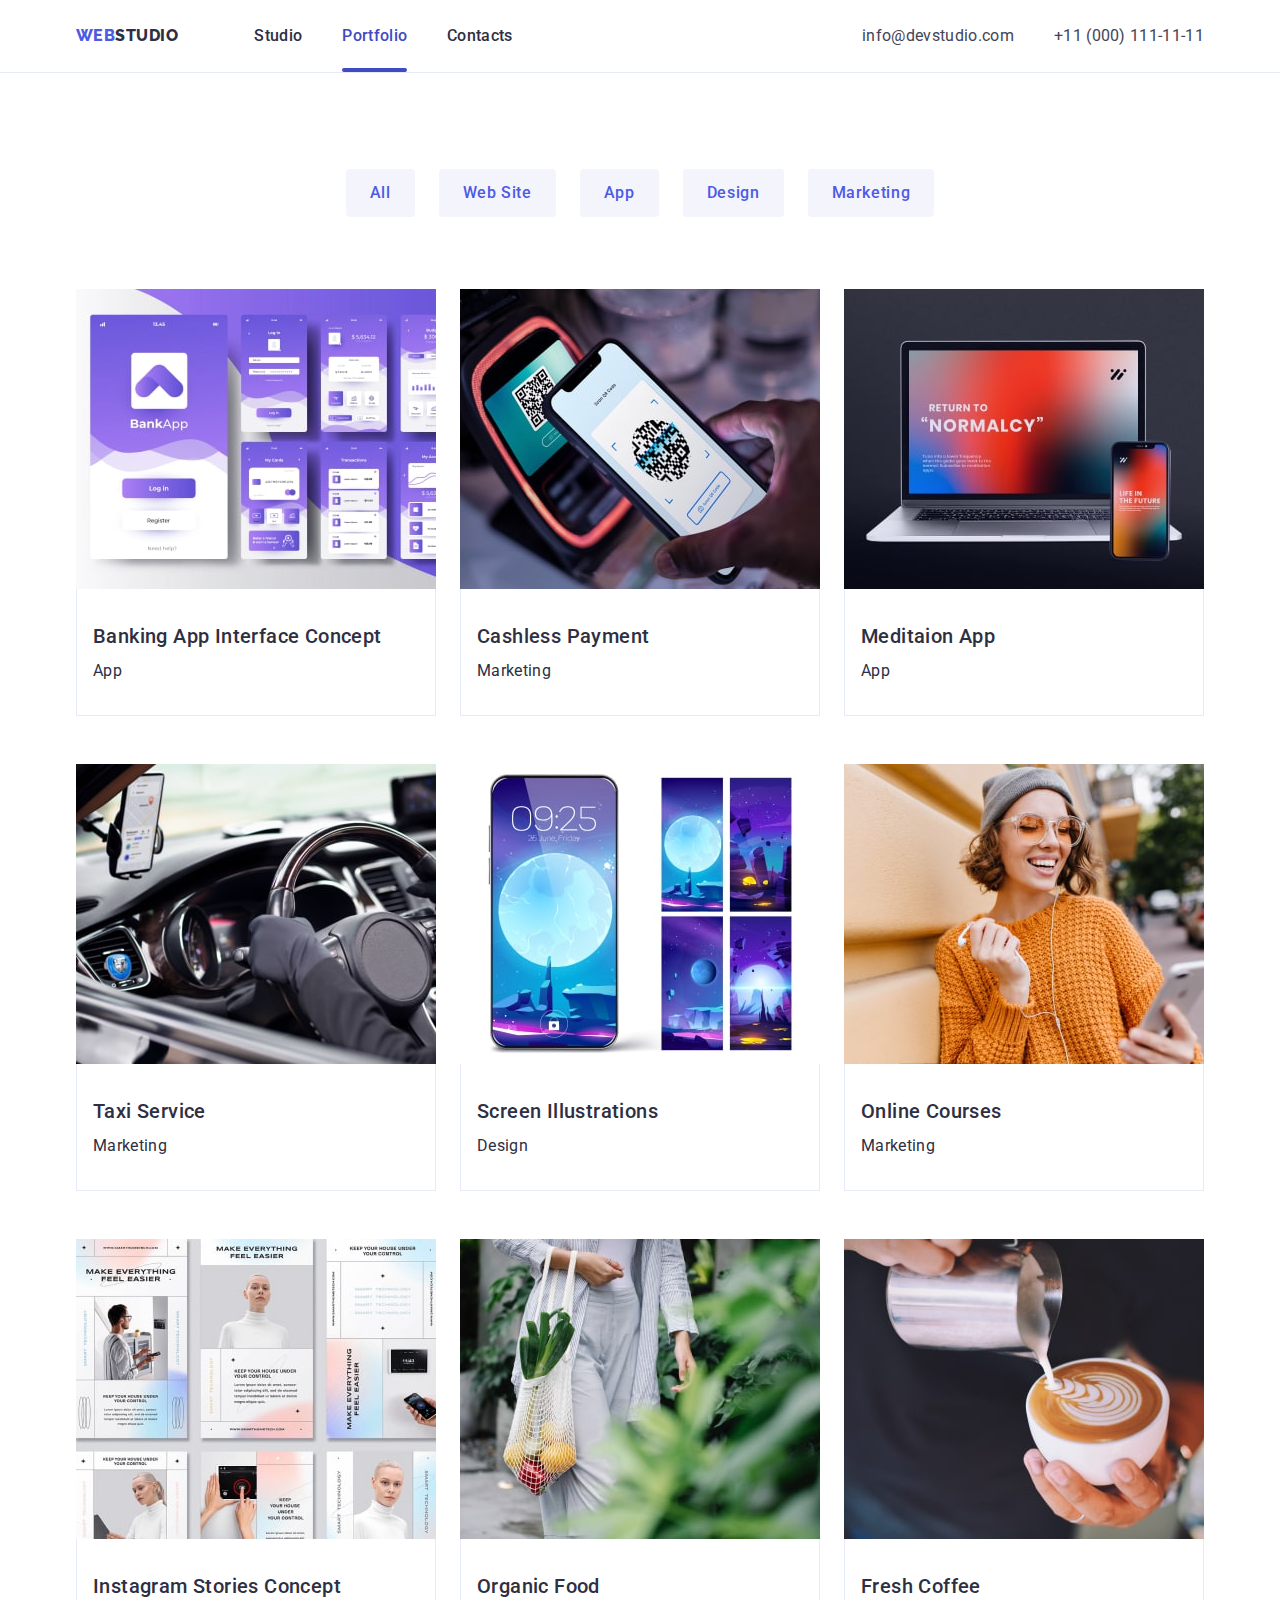
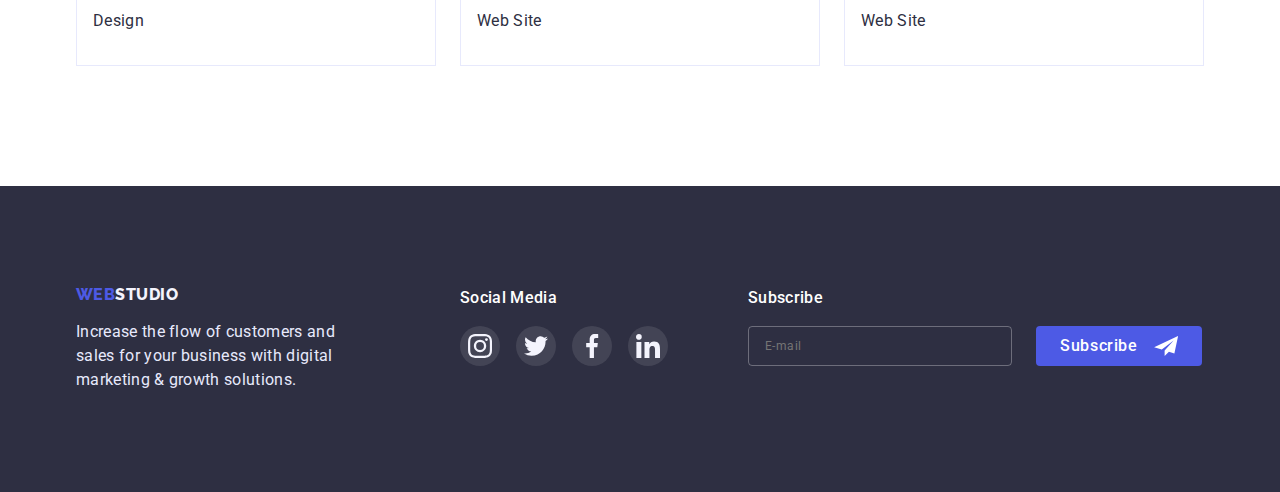
==== portfolio.html @ 9a31f9bc "Initial commit" ====
<!DOCTYPE html>
<html lang="en">
  <head>
    <meta charset="UTF-8" />
    <meta http-equiv="X-UA-Compatible" content="IE=edge" />
    <meta name="viewport" content="width=device-width, initial-scale=1.0" />
    <title>WebStudio</title>
    <link
      href="https://cdn.jsdelivr.net/npm/modern-normalize@1.1.0/modern-normalize.min.css"
      rel="stylesheet"
    />
    <link rel="stylesheet" href="./css/styles.css" />
    <link rel="preconnect" href="https://fonts.googleapis.com" />
    <link rel="preconnect" href="https://fonts.gstatic.com" crossorigin />
    <link
      href="https://fonts.googleapis.com/css2?family=Raleway:wght@800&family=Roboto:wght@400;500;700;900&display=swap"
      rel="stylesheet"
    />
  </head>
  <body>
    <!-- Header -->
    <header class="header">
      <!-- Navigation -->
      <div class="container page-header-container">
        <nav class="header-nav">
          <a class="logo" href="./index.html">
            <span class="logo-part">WEB</span>STUDIO
          </a>
          <ul class="navigation-list">
            <li class="navigation-list-item">
              <a class="navigation-list-link" href="./index.html"> Studio</a>
            </li>
            <li class="navigation-list-item">
              <a
                class="navigation-list-link current-page"
                href="./portfolio.html"
              >
                Portfolio
              </a>
            </li>
            <li class="navigation-list-item">
              <a class="navigation-list-link" href=""> Contacts</a>
            </li>
          </ul>
        </nav>

        <!-- Contacts -->
        <address class="address">
          <ul class="contacts-list">
            <li class="contacts-list-item">
              <a class="contacts-list-link" href="mailto:info@devstudio.com"
                >info@devstudio.com
              </a>
            </li>
            <li class="contacts-list-item">
              <a class="contacts-list-link" href="tel:+110001111111"
                >+11 (000) 111-11-11
              </a>
            </li>
          </ul>
        </address>
      </div>
    </header>
    <!-- Main -->
    <main>
      <section class="projects-section">
        <div class="container filter-buttons-container">
          <ul class="filter-button-list">
            <li class="filter-button-item">
              <button class="filter-button" type="button">All</button>
            </li>
            <li class="filter-button-item">
              <button class="filter-button" type="button">Web Site</button>
            </li>
            <li class="filter-button-item">
              <button class="filter-button" type="button">App</button>
            </li>
            <li class="filter-button-item">
              <button class="filter-button" type="button">Design</button>
            </li>
            <li class="filter-button-item">
              <button class="filter-button" type="button">Marketing</button>
            </li>
          </ul>
        </div>

        <div class="container">
          <ul class="project-list">
            <li class="project-list-item">
              <a href="" class="project-list-link">
                <div class="project-list-img-wrapper">
                  <img
                    class="project-list-photo"
                    src="./images/portfolio1.jpg"
                    alt="portfolio image"
                    width="360"
                    height="300"
                  />
                  <p class="portfolio-overlay">
                    14 Stylish and User-Friendly App Design Concepts · Task
                    Manager App · Calorie Tracker App · Exotic Fruit Ecommerce
                    App · Cloud Storage App
                  </p>
                </div>
                <div class="bottom-border">
                  <h3 class="project-list-name">
                    Banking App Interface Concept
                  </h3>
                  <p class="project-list-description">App</p>
                </div>
              </a>
            </li>
            <li class="project-list-item">
              <a href="" class="project-list-link">
                <div class="project-list-img-wrapper">
                  <div class="project-list-img-wrapper">
                    <img
                      class="project-list-photo"
                      src="./images/portfolio2.jpg"
                      alt="portfolio image"
                      width="360"
                      height="300"
                    />
                    <p class="portfolio-overlay">
                      14 Stylish and User-Friendly App Design Concepts · Task
                      Manager App · Calorie Tracker App · Exotic Fruit Ecommerce
                      App · Cloud Storage App
                    </p>
                  </div>
                </div>
                <div class="bottom-border">
                  <h3 class="project-list-name">Cashless Payment</h3>
                  <p class="project-list-description">Marketing</p>
                </div>
              </a>
            </li>
            <li class="project-list-item">
              <a href="" class="project-list-link">
                <div class="project-list-img-wrapper">
                  <img
                    class="project-list-photo"
                    src="./images/portfolio3.jpg"
                    alt="portfolio image"
                    width="360"
                    height="300"
                  />
                  <p class="portfolio-overlay">
                    14 Stylish and User-Friendly App Design Concepts · Task
                    Manager App · Calorie Tracker App · Exotic Fruit Ecommerce
                    App · Cloud Storage App
                  </p>
                </div>
                <div class="bottom-border">
                  <h3 class="project-list-name">Meditaion App</h3>
                  <p class="project-list-description">App</p>
                </div>
              </a>
            </li>
            <li class="project-list-item">
              <a href="" class="project-list-link">
                <div class="project-list-img-wrapper">
                  <img
                    class="project-list-photo"
                    src="./images/portfolio4.jpg"
                    alt="portfolio image"
                    width="360"
                    height="300"
                  />
                  <p class="portfolio-overlay">
                    14 Stylish and User-Friendly App Design Concepts · Task
                    Manager App · Calorie Tracker App · Exotic Fruit Ecommerce
                    App · Cloud Storage App
                  </p>
                </div>
                <div class="bottom-border">
                  <h3 class="project-list-name">Taxi Service</h3>
                  <p class="project-list-description">Marketing</p>
                </div>
              </a>
            </li>
            <li class="project-list-item">
              <a href="" class="project-list-link">
                <div class="project-list-img-wrapper">
                  <img
                    class="project-list-photo"
                    src="./images/portfolio5.jpg"
                    alt="portfolio image"
                    width="360"
                    height="300"
                  />
                  <p class="portfolio-overlay">
                    14 Stylish and User-Friendly App Design Concepts · Task
                    Manager App · Calorie Tracker App · Exotic Fruit Ecommerce
                    App · Cloud Storage App
                  </p>
                </div>
                <div class="bottom-border">
                  <h3 class="project-list-name">Screen Illustrations</h3>
                  <p class="project-list-description">Design</p>
                </div>
              </a>
            </li>
            <li class="project-list-item">
              <a href="" class="project-list-link">
                <div class="project-list-img-wrapper">
                  <img
                    class="project-list-photo"
                    src="./images/portfolio6.jpg"
                    alt="portfolio image"
                    width="360"
                    height="300"
                  />
                  <p class="portfolio-overlay">
                    14 Stylish and User-Friendly App Design Concepts · Task
                    Manager App · Calorie Tracker App · Exotic Fruit Ecommerce
                    App · Cloud Storage App
                  </p>
                </div>
                <div class="bottom-border">
                  <h3 class="project-list-name">Online Courses</h3>
                  <p class="project-list-description">Marketing</p>
                </div>
              </a>
            </li>
            <li class="project-list-item">
              <a href="" class="project-list-link">
                <div class="project-list-img-wrapper">
                  <img
                    class="project-list-photo"
                    src="./images/portfolio7.jpg"
                    alt="portfolio image"
                    width="360"
                    height="300"
                  />
                  <p class="portfolio-overlay">
                    14 Stylish and User-Friendly App Design Concepts · Task
                    Manager App · Calorie Tracker App · Exotic Fruit Ecommerce
                    App · Cloud Storage App
                  </p>
                </div>
                <div class="bottom-border">
                  <h3 class="project-list-name">Instagram Stories Concept</h3>
                  <p class="project-list-description">Design</p>
                </div>
              </a>
            </li>
            <li class="project-list-item">
              <a href="" class="project-list-link">
                <div class="project-list-img-wrapper">
                  <img
                    class="project-list-photo"
                    src="./images/portfolio8.jpg"
                    alt="portfolio image"
                    width="360"
                    height="300"
                  />
                  <p class="portfolio-overlay">
                    14 Stylish and User-Friendly App Design Concepts · Task
                    Manager App · Calorie Tracker App · Exotic Fruit Ecommerce
                    App · Cloud Storage App
                  </p>
                </div>
                <div class="bottom-border">
                  <h3 class="project-list-name">Organic Food</h3>
                  <p class="project-list-description">Web Site</p>
                </div>
              </a>
            </li>
            <li class="project-list-item">
              <a href="" class="project-list-link">
                <div class="project-list-img-wrapper">
                  <img
                    class="project-list-photo"
                    src="./images/portfolio9.jpg"
                    alt="portfolio image"
                    width="360"
                    height="300"
                  />
                  <p class="portfolio-overlay">
                    14 Stylish and User-Friendly App Design Concepts · Task
                    Manager App · Calorie Tracker App · Exotic Fruit Ecommerce
                    App · Cloud Storage App
                  </p>
                </div>
                <div class="bottom-border">
                  <h3 class="project-list-name">Fresh Coffee</h3>
                  <p class="project-list-description">Web Site</p>
                </div>
              </a>
            </li>
          </ul>
        </div>
      </section>
    </main>
    <!-- Footer -->
    <footer class="footer">
      <div class="container footer-container">
        <div class="footer-text-logo-container">
          <div class="footer-logo-container">
            <a class="footer-logo" href="./index.html">
              WEB<span class="footer-logo-part">STUDIO</span>
            </a>
          </div>
          <div class="footer-text-container">
            <p class="footer-text">
              Increase the flow of customers and sales for your business with
              digital marketing & growth solutions.
            </p>
          </div>
        </div>
        <div class="footer-social-media">
          <h2 class="footer-social-media-title">Social Media</h2>
          <ul class="footer-social-media-list">
            <li class="footer-list-item">
              <a href="" class="footer-social-media-link">
                <svg class="footer-social-media-img">
                  <use href="./images/sprites.svg#instagram-2"></use>
                </svg>
              </a>
            </li>
            <li class="footer-list-item">
              <a href="" class="footer-social-media-link">
                <svg class="footer-social-media-img">
                  <use href="./images/sprites.svg#twitter-1"></use>
                </svg>
              </a>
            </li>
            <li class="footer-list-item">
              <a href="" class="footer-social-media-link">
                <svg class="footer-social-media-img">
                  <use href="./images/sprites.svg#facebook-1"></use>
                </svg>
              </a>
            </li>
            <li class="footer-list-item">
              <a href="" class="footer-social-media-link">
                <svg class="footer-social-media-img">
                  <use href="./images/sprites.svg#linkedin-1"></use>
                </svg>
              </a>
            </li>
          </ul>
        </div>
        <form class="footer-mailing-list" name="footer-mailing-list" action="">
          <h2 class="footer-form-title">Subscribe</h2>
          <div class="test-container">
            <input
              class="footer-email-textbox"
              type="email"
              placeholder="E-mail"
            />
            <button class="footer-send-btn" type="submit">
              Subscribe
              <svg class="footer-send-btn-icon">
                <use href="./images/sprites.svg#send-icon"></use>
              </svg>
            </button>
          </div>
        </form>
      </div>
    </footer>
    <script src="./js/modal.js"></script>
  </body>
</html>
---- css/styles.css ----
body {
  font-family: Roboto, sans-serif;
  color: #2e2f42;
}

h1,
h2,
h3,
p,
a {
  margin: 0;
  padding: 0;
}

a {
  text-decoration: none;
  color: inherit;
}

ul {
  list-style: none;
  margin: 0;
  padding: 0;
}

img {
  max-width: 100%;
  height: auto;
  display: block;
}

.container {
  width: 1158px;
  margin-left: auto;
  margin-right: auto;
  padding-left: 15px;
  padding-right: 15px;
}

.header {
  padding-top: 24px;
  padding-bottom: 24px;
  border-bottom: 1px solid #e7e9fc;
}

.page-header-container {
  display: flex;
  align-items: center;
  justify-content: space-between;
}

.header-nav {
  display: flex;
  align-items: center;
}

.logo {
  font-family: Raleway, sans-serif;
  font-weight: 800;
  text-decoration: none;
  color: #2e2f42;
  letter-spacing: 0.03em;
  margin-right: 76px;
}

.logo-part {
  color: #4d5ae5;
}

/* Navigation */
.navigation-list {
  display: flex;
  align-items: center;
}

.navigation-list-item:not(:last-child) {
  margin-right: 40px;
}

.navigation-list-link {
  font-family: Roboto, sans-serif;
  text-decoration: none;
  font-style: normal;
  font-weight: 500;
  color: #2e2f42;
  font-size: 16px;
  line-height: 1.5;
  letter-spacing: 0.02em;
  transition: color 250ms cubic-bezier(0.4, 0, 0.2, 1);
}

.current-page {
  display: flex;
  flex-direction: column;
  color: #404bbf;
  position: relative;
}

.current-page::after {
  position: absolute;
  top: 44px;
  content: "";
  width: 100%;
  height: 4px;
  border-radius: 2px;
  background-color: #404bbf;
}

.navigation-list-link:hover,
.navigation-list-link:focus-visible {
  color: #404bbf;
}

/* Contacts */
.contacts-list {
  display: flex;
  align-items: center;
}

.contacts-list-item:not(:last-child) {
  margin-right: 40px;
}

.contacts-list-link {
  color: #434455;
  font-style: normal;
  text-decoration: none;
  font-size: 16px;
  line-height: 1.5;
  letter-spacing: 0.02em;
  transition: color 250ms cubic-bezier(0.4, 0, 0.2, 1);
}

.contacts-list-link:hover,
.contacts-list-link.order-button:focus-visible {
  color: #404bbf;
}
/* Main */
.order {
  background: linear-gradient(rgba(46, 47, 66, 0.7), rgba(46, 47, 66, 0.7)),
    url(../images/people-office.jpg);
  background-position: center;
  background-repeat: no-repeat;
  background-size: 1440px;
}
/* Section Order */
.page-order-container {
  display: flex;
  justify-content: center;
  align-content: center;
  align-items: center;
  flex-direction: column;
  width: 1440px;
}

.order-header {
  padding-top: 188px;
  text-align: center;
  margin-bottom: 48px;
  width: 490px;
  font-weight: 700;
  font-size: 56px;
  line-height: 1.07;
  color: #ffffff;
}

.order-button-container {
  padding-bottom: 188px;
}

.order-button {
  display: flex;
  justify-content: center;
  align-items: center;
  background-color: #4d5ae5;
  color: #fff;
  padding: 16px 32px 16px 32px;
  border: none;
  border-radius: 4px;
  cursor: pointer;
  font-family: Roboto, sans-serif;
  font-style: normal;
  font-weight: 500;
  font-size: 16px;
  line-height: 1.5;
  letter-spacing: 0.04em;
  transition: background-color 250ms cubic-bezier(0.4, 0, 0.2, 1);
}

.order-button:hover,
.order-button:focus-visible {
  background-color: #404bbf;
}

/* Why us */
.page-why-us-container {
  display: flex;
  padding-top: 120px;
  padding-bottom: 120px;
}

.why-us-list {
  display: flex;
  flex-wrap: wrap;
  gap: 24px;
}

.why-us-list-item {
  flex-basis: calc(100% / 4 - 24px);
}

.why-us-list-img-container {
  background-color: #f4f4fd;
  display: flex;
  justify-content: center;
  margin-bottom: 8px;
  padding: 24px 100px;
}

.why-us-list-img {
  width: 64px;
  height: 64px;
}

.why-us-list-title {
  font-weight: 500;
  font-size: 20px;
  line-height: 1.2;
  letter-spacing: 0.02em;
}

.why-us-list-description {
  width: 264px;
  margin-top: 8px;
  font-size: 16px;
  line-height: 1.5;
  letter-spacing: 0.02em;
}

/* What are we doing */
.works {
  padding-bottom: 120px;
}

.works-list {
  display: flex;
  justify-content: center;
  flex-wrap: wrap;
}

.works-list-item:not(:nth-child(3n)) {
  margin-right: 24px;
}

.works-heading {
  margin-bottom: 72px;
  text-align: center;
  font-weight: 700;
  font-size: 36px;
  line-height: 1.11;
  text-transform: capitalize;
  letter-spacing: 0.02em;
}

/* Our Team */
.team {
  padding-top: 120px;
  padding-bottom: 120px;
  background-color: #f4f4fd;
}

.team-heading {
  text-align: center;
  margin-bottom: 72px;
  font-weight: 700;
  font-size: 36px;
  line-height: 1.11;
  letter-spacing: 0.02em;
}

.team-list-item:not(:nth-child(4n)) {
  margin-right: 24px;
}

.team-list {
  display: flex;
  justify-content: center;
  flex-wrap: wrap;
}

.team-list-item {
  background-color: #fff;
  box-shadow: 0px 1px 6px rgba(46, 47, 66, 0.08),
    0px 1px 1px rgba(46, 47, 66, 0.16), 0px 2px 1px rgba(46, 47, 66, 0.08);
  border-radius: 0px 0px 4px 4px;
  padding-bottom: 32px;
}

.team-list-item-text {
  padding-top: 32px;
}

.team-list-item-name {
  text-align: center;
  margin-bottom: 8px;
  font-weight: 500;
  font-size: 20px;
  line-height: 1.2;
  letter-spacing: 0.02em;
}

.team-list-item-desc {
  text-align: center;
  font-size: 16px;
  line-height: 1.5;
  letter-spacing: 0.02em;
  margin-bottom: 8px;
}

.team-social-media-list {
  display: flex;
  justify-content: center;
}

.team-social-media-item:not(:last-child) {
  margin-right: 24px;
}

.team-social-media-link {
  display: flex;
  justify-content: center;
  align-items: center;
  background-color: #4d5ae5;
  border-radius: 50%;
  width: 40px;
  height: 40px;
  transition: background-color 250ms cubic-bezier(0.4, 0, 0.2, 1);
}

.team-social-media-link:hover,
.team-social-media-link:focus {
  background-color: #404bbf;
}

.team-social-list-icon {
  width: 16px;
  height: 16px;
}
/* Customers */
.customers-container {
  padding-bottom: 120px;
}

.customers-title {
  padding-top: 130px;
  font-weight: 700;
  font-size: 36px;
  line-height: 1.11;
  text-align: center;
  letter-spacing: 0.02em;
  margin-bottom: 72px;
}

.customers-list {
  display: flex;
  justify-content: center;
}

.customers-list-item {
  border: 1px solid #8e8f99;
  border-radius: 4px;
  transition: border-color 250ms cubic-bezier(0.4, 0, 0.2, 1);
}

.customers-list-item:not(:last-child) {
  margin-right: 24px;
}

.customers-logo-container {
  padding: 16px 32px;
}

.customers-list-logo {
  display: block;
}

.customers-list-item:hover,
.customers-list-item:focus {
  border-color: #404bbf;
}

.customers-list-logo {
  fill: #8e8f99;
  transition: fill 250ms cubic-bezier(0.4, 0, 0.2, 1);
}

.customers-list-link:is(:hover, focus) .customers-list-logo {
  fill: #404bbf;
}

/* Footer */
.footer {
  background: #2e2f42;
  padding-top: 100px;
  padding-bottom: 100px;
}

.footer-container {
  display: flex;
  flex-wrap: nowrap;
}

.footer-logo-container {
  margin-bottom: 16px;
}

.footer-text-logo-container {
  margin-right: 120px;
}

.footer-logo {
  font-family: Raleway, sans-serif;
  font-weight: 800;
  letter-spacing: 0.03em;
  text-decoration: none;
  color: #4d5ae5;
}

.footer-logo-part {
  color: #f4f4fd;
}

.footer-text-container {
  width: 264px;
}

.footer-text {
  font-style: normal;
  font-size: 16px;
  line-height: 1.5;
  color: #e7e9fc;
  letter-spacing: 0.02em;
}

.footer-social-media-title {
  color: #ffffff;
  font-weight: 500;
  font-size: 16px;
  line-height: 1.5;
  letter-spacing: 0.02em;
  margin-bottom: 16px;
}

.footer-social-media-list {
  display: flex;
}
.footer-list-item:not(:last-child) {
  margin-right: 16px;
}

.footer-social-media-link {
  background-color: rgba(255, 255, 255, 0.1);
  display: flex;
  justify-content: center;
  align-items: center;
  border-radius: 50%;
  width: 40px;
  height: 40px;
  transition: background-color 250ms cubic-bezier(0.4, 0, 0.2, 1);
}

.footer-social-media-img {
  width: 24px;
  height: 24px;
}

.footer-social-media-link:hover,
.footer-social-media-link:focus {
  background-color: #31d0aa;
}

.footer-mailing-list {
  margin-left: 80px;
}

.footer-form-title {
  font-weight: 500;
  font-size: 16px;
  line-height: 1.5;
  letter-spacing: 0.02em;
  color: #ffffff;
  margin-bottom: 16px;
}

.footer-email-textbox {
  width: 264px;
  height: 40px;
  padding: 8px 16px;
  background-color: transparent;
  box-shadow: none;
  border: 1px solid rgba(255, 255, 255, 0.3);
  border-radius: 4px;
  margin-right: 24px;
  font-family: "Roboto";
  font-size: 12px;
  line-height: 2;
  letter-spacing: 0.04em;
  color: #fff;
}

.footer-send-btn {
  display: flex;
  justify-content: center;
  align-items: center;
  background-color: #4d5ae5;
  border: none;
  border-radius: 4px;
  color: #fff;
  font-family: "Roboto";
  font-style: normal;
  font-weight: 500;
  font-size: 16px;
  line-height: 1.5;
  letter-spacing: 0.04em;
  padding: 8px 24px;
  cursor: pointer;
}

.footer-send-btn-icon {
  margin-left: 16px;
  fill: #fff;
  width: 24px;
  height: 20px;
}

.test-container {
  display: flex;
  justify-content: center;
  align-items: center;
}

/* portfolio.html */
.projects-section {
  padding-top: 96px;
  padding-bottom: 120px;
}
/* Filter buttons */
.filter-button-list {
  display: flex;
  justify-content: center;
  margin-bottom: 72px;
}

.filter-button {
  color: #4d5ae5;
  background-color: #f4f4fd;
  border: none;
  border-radius: 4px;
  font-family: Roboto, sans-serif;
  font-weight: 500;
  font-size: 16px;
  line-height: 1.5;
  text-align: center;
  padding: 12px 24px;
  letter-spacing: 0.04em;
  transition: background-color 250ms cubic-bezier(0.4, 0, 0.2, 1);
}

.filter-button-item:not(:last-child) {
  margin-right: 24px;
}

.filter-button-list .filter-button:hover,
.filter-button-list .filter-button:focus-visible {
  cursor: pointer;
  background-color: #4d5ae5;
  box-shadow: 0px 3px 1px rgba(0, 0, 0, 0.1), 0px 2px 1px rgba(0, 0, 0, 0.08),
    0px 2px 2px rgba(0, 0, 0, 0.12);
  color: #fff;
}

.footer-social-media-list {
  display: flex;
}

/* PROJECTS */
.project-list {
  display: flex;
  flex-wrap: wrap;
  justify-content: center;
}

.project-list-item {
  margin-bottom: 48px;
}

.bottom-border {
  padding-top: 32px;
  padding-bottom: 32px;
  padding-left: 16px;
  border: 1px solid #e7e9fc;
  border-top: none;
  transition: box-shadow 250ms cubic-bezier(0.4, 0, 0.2, 1);
}

.project-list-item:not(:nth-child(3n)) {
  margin-right: 24px;
}

.project-list-item:nth-last-child(-n + 3) {
  margin-bottom: 0;
}

.bottom-border:hover,
.bottom-border:focus {
  box-shadow: 0px 1px 6px rgba(46, 47, 66, 0.08),
    0px 1px 1px rgba(46, 47, 66, 0.16), 0px 2px 1px rgba(46, 47, 66, 0.08);
}

.project-list-photo {
  display: block;
}

.project-list-img-wrapper:hover + .bottom-border {
  box-shadow: 0px 1px 6px rgba(46, 47, 66, 0.08),
    0px 1px 1px rgba(46, 47, 66, 0.16), 0px 2px 1px rgba(46, 47, 66, 0.08);
}

.project-list-img-wrapper:focus-visible + .bottom-border {
  box-shadow: 0px 1px 6px rgba(46, 47, 66, 0.08),
    0px 1px 1px rgba(46, 47, 66, 0.16), 0px 2px 1px rgba(46, 47, 66, 0.08);
}

.project-list-link {
  display: block;
}

.project-list-img-wrapper {
  position: relative;
  overflow: hidden;
}

.project-list-item:hover .portfolio-overlay {
  transform: translate(0%, 0%);
}

.project-list-link:focus .portfolio-overlay {
  transform: translate(0%, 0%);
}
.portfolio-overlay {
  position: absolute;
  left: 0;
  top: 0;
  width: 100%;
  height: 100%;
  font-size: 16px;
  line-height: 1.5;
  letter-spacing: 0.02em;
  background-color: #4d5ae5;
  color: #fff;
  text-align: center;
  padding-top: 40px;
  padding-right: 32px;
  padding-left: 32px;
  padding-bottom: 40px;
  overflow: auto;
  transform: translate(0%, 100%);
  transition: transform 250ms cubic-bezier(0.4, 0, 0.2, 1);
}

.project-list-name {
  font-weight: 500;
  font-size: 20px;
  line-height: 1.5;
  letter-spacing: 0.02em;
  margin-bottom: 8px;
}

.project-list-description {
  font-size: 16px;
  line-height: 1.5;
  letter-spacing: 0.02em;
}

/* BACKDROP */
.backdrop {
  position: fixed;
  top: 0;
  left: 0;
  width: 100%;
  height: 100%;
  background-color: rgba(46, 47, 66, 0.4);
  z-index: 100;
  transition: opacity 250ms cubic-bezier(0.4, 0, 0.2, 1),
    visibility 250ms cubic-bezier(0.4, 0, 0.2, 1);
}

.modal {
  position: absolute;
  top: 50%;
  left: 50%;
  transform: translate(-50%, -50%);
  width: 408px;
  padding: 24px;
  padding-top: 72px;
  background-color: #fcfcfc;
  border-radius: 4px;
}

.close-btn-wrapper {
  margin-bottom: 24px;
}

.modal-close-btn {
  position: absolute;
  top: 24px;
  right: 24px;
  cursor: pointer;
  display: flex;
  justify-content: center;
  align-items: center;
  background-color: transparent;
  padding: 0;
  border: 1px solid rgba(0, 0, 0, 0.1);
  border-radius: 50%;
  width: 24px;
  height: 24px;
  background-color: #e7e9fc;
  transition: background-color 250ms cubic-bezier(0.4, 0, 0.2, 1);
}

.modal-close-btn-icon {
  width: 8px;
  height: 8px;
  transition: fill 250ms cubic-bezier(0.4, 0, 0.2, 1);
}

.modal-close-btn:hover,
.modal-close-btn:focus {
  background-color: #404bbf;
  border-color: #404bbf;
}

.modal-close-btn:hover .modal-close-btn-icon,
.modal-close-btn:focus .modal-close-btn-icon {
  fill: #fff;
}

.modal-form {
  display: flex;
  flex-direction: column;
}

.modal-title {
  font-weight: 500;
  font-size: 16px;
  line-height: 1.5;
  text-align: center;
  letter-spacing: 0.02em;
  margin-bottom: 16px;
}

.comment-text-area {
  min-height: 120px;
  resize: none;
  font-weight: 400;
  font-size: 12px;
  line-height: 1.17;
  letter-spacing: 0.04em;
  color: rgba(117, 117, 117, 0.5);
  padding: 8px 16px;
  margin-bottom: 16px;
  outline: none;

  border: 1px solid rgba(33, 33, 33, 0.2);
  border-radius: 4px;
  transition: border-color 250ms cubic-bezier(0.4, 0, 0.2, 1);
}

.comment-text-area:focus,
.comment-text-area:hover {
  border-color: #4d5ae5;
}

.labels {
  font-family: "Roboto";
  font-style: normal;
  margin-bottom: 4px;
  font-size: 12px;
  line-height: 1.17;
  letter-spacing: 0.04em;
  color: #8e8f99;
}

.form-inputs {
  width: 100%;
  height: 40px;
  padding-left: 42px;
  border: 1px solid rgba(33, 33, 33, 0.2);
  border-radius: 4px;
  transition: border 250ms cubic-bezier(0.4, 0, 0.2, 1);
}

.form-inputs:focus,
.form-inputs:hover {
  border: 1px solid #4d5ae5;
  outline: none;
}

.form-inputs:focus + .modal-form-input-icon,
.form-inputs:hover + .modal-form-input-icon {
  fill: #4d5ae5;
}

.modal-form-input-wrapper {
  position: relative;
  margin-bottom: 8px;
}

.modal-form-input-icon {
  position: absolute;
  top: 50%;
  left: 16px;
  transform: translateY(-50%);
  width: 18px;
  height: 24px;
  fill: #2e2f42;
  transition: fill 250ms cubic-bezier(0.4, 0, 0.2, 1);
}

.policy-link {
  font-size: 12px;
  line-height: 1.33;
  letter-spacing: 0.04em;
  text-decoration-line: underline;
  color: #4d5ae5;
}

.privacy-policy-checkbox {
  display: flex;
  align-items: center;
  margin-bottom: 24px;
  font-size: 12px;
  line-height: 1.17;
  letter-spacing: 0.04em;
  color: #757575;
}

.user-privacy-policy-checkbox:checked + .privacy-policy-checkbox::before {
  background-color: #404bbf;
  border-color: transparent;
  background-image: url(../images/checked.svg);
  background-repeat: no-repeat;
  background-position: center;
}

.user-privacy-policy-checkbox {
  display: none;
  visibility: hidden;
}

.privacy-policy-checkbox::before {
  content: "";
  display: block;
  width: 16px;
  height: 16px;
  border: 1.25px solid #2e2f42;
  border-radius: 2px;
  cursor: pointer;
  transition: background-color 250ms cubic-bezier(0.4, 0, 0.2, 1),
    border-color 250ms cubic-bezier(0.4, 0, 0.2, 1);
  margin-right: 8px;
}

.modal-form-submit-button {
  font-family: "Roboto";
  font-style: normal;
  font-weight: 500;
  font-size: 16px;
  line-height: 1.5;
  letter-spacing: 0.04em;

  text-align: center;
  min-width: 169px;
  max-height: 56px;
  padding: 16px 32px;
  align-self: center;
  background-color: #4d5ae5;
  color: #fff;
  box-shadow: 0px 4px 4px rgba(0, 0, 0, 0.15);
  outline: none;
  border-color: transparent;
  border-radius: 4px;
  transition: background-color 250ms cubic-bezier(0.4, 0, 0.2, 1);
}

.modal-form-submit-button:is(:hover, focus) {
  background-color: #404bbf;
}

.backdrop.is-hidden {
  opacity: 0;
  visibility: hidden;
  pointer-events: none;
}
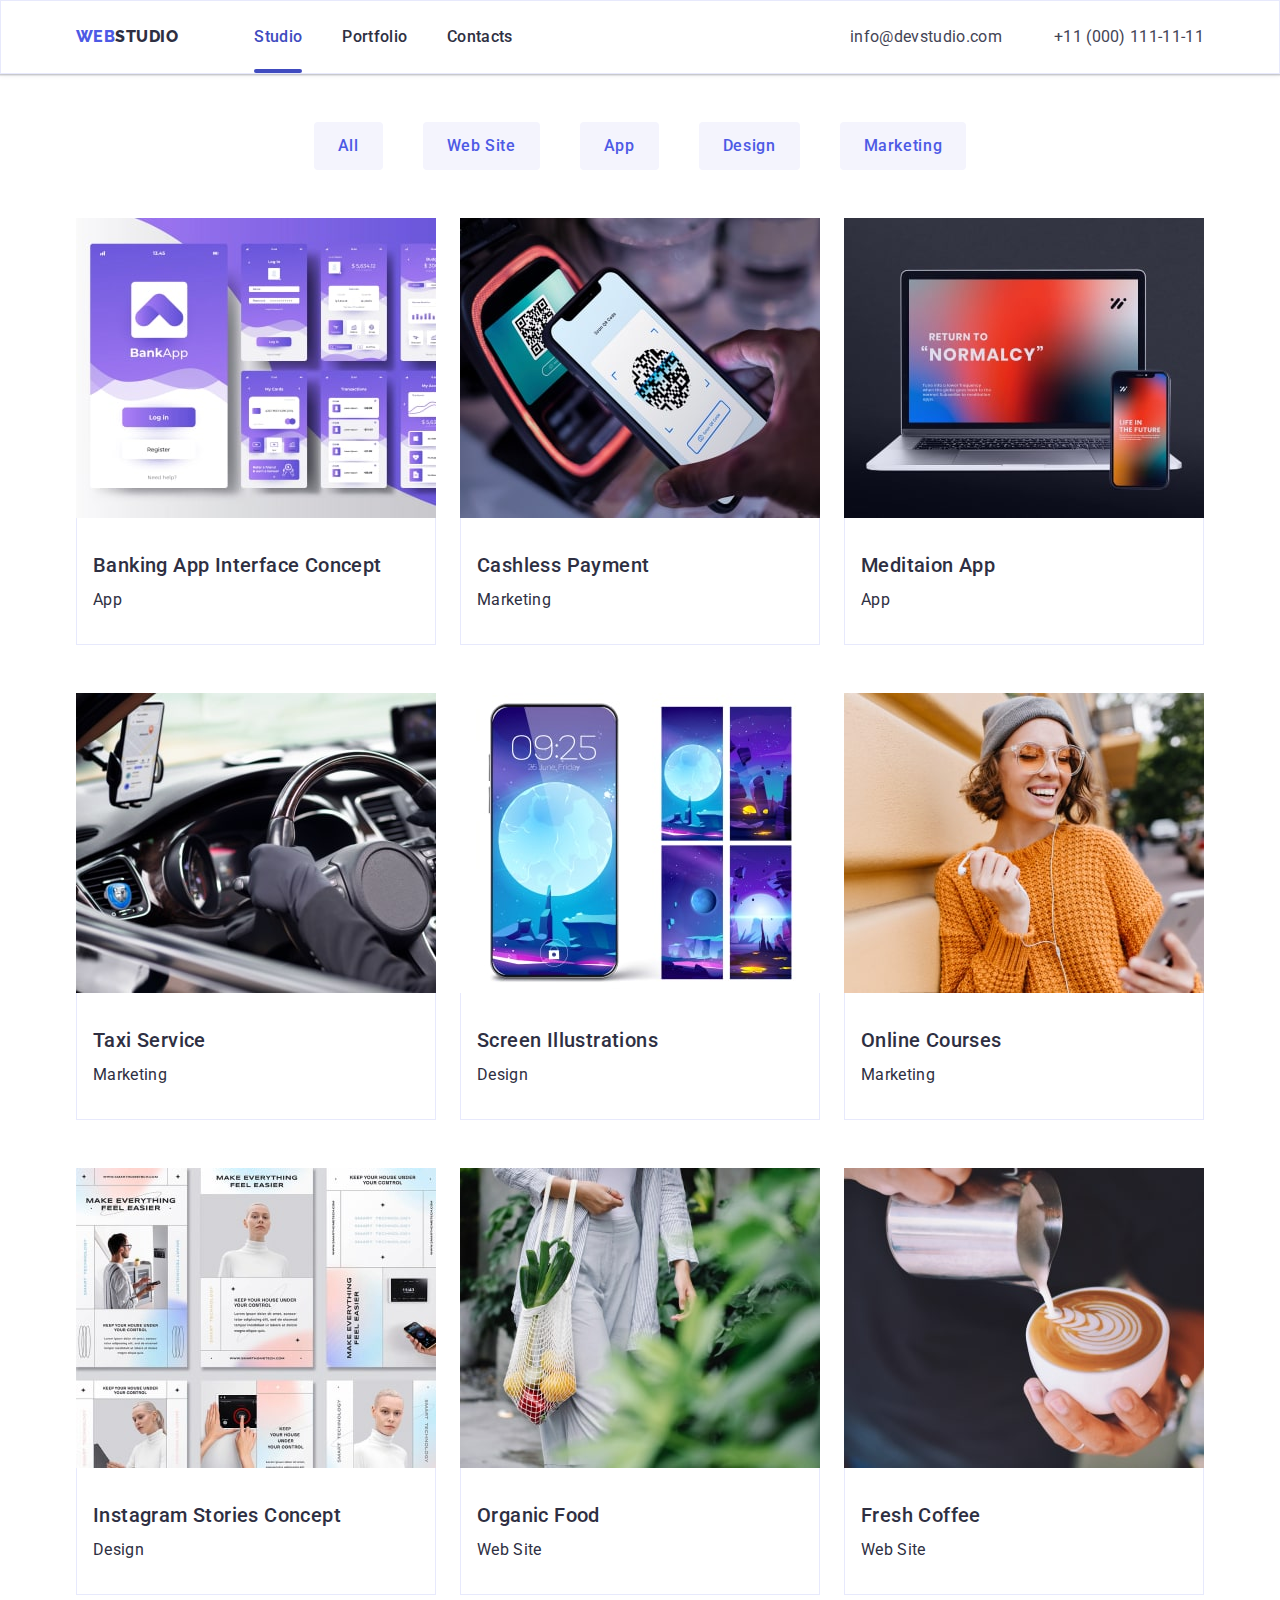
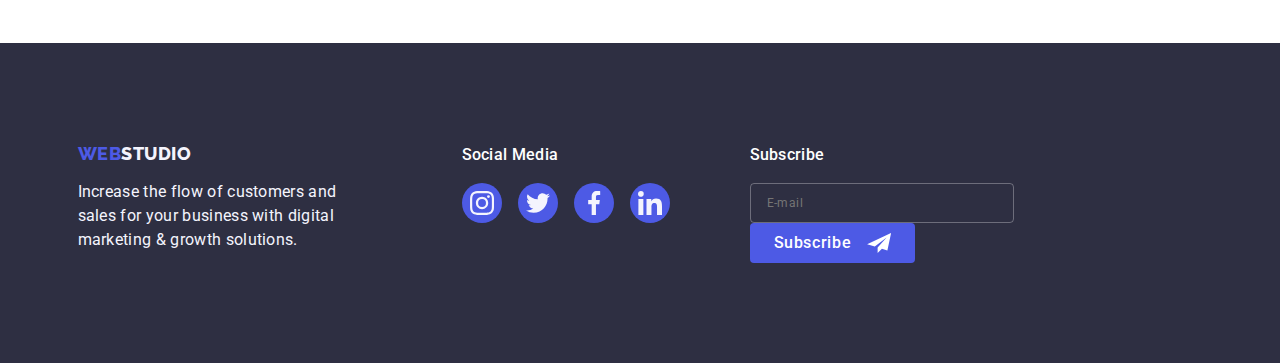
==== commit accd85cb: "portfolio page is adaptive" ====
--- a/portfolio.html
+++ b/portfolio.html
@@ -28,34 +28,117 @@
           </a>
           <ul class="navigation-list">
             <li class="navigation-list-item">
-              <a class="navigation-list-link" href="./index.html"> Studio</a>
+              <a class="navigation-list-link current-page" href="./index.html">
+                Studio</a
+              >
             </li>
             <li class="navigation-list-item">
-              <a
-                class="navigation-list-link current-page"
-                href="./portfolio.html"
+              <a class="navigation-list-link" href="./portfolio.html">
+                Portfolio</a
               >
-                Portfolio
-              </a>
             </li>
             <li class="navigation-list-item">
               <a class="navigation-list-link" href=""> Contacts</a>
             </li>
           </ul>
         </nav>
+        <button
+          type="button"
+          class="menu-open-btn js-open-menu"
+          id="mobile-menu"
+          aria-expanded="false"
+          aria-controls="mobile-menu"
+        >
+          <svg class="menu-icon">
+            <use href="./images/sprites.svg#charm_menu-hamburger"></use>
+          </svg>
+        </button>
+
+        <div class="mobile-menu js-menu-container">
+          <div class="container mobile-menu-container">
+            <button class="menu-close-btn js-close-menu">
+              <svg class="menu-close-icon">
+                <use href="./images/sprites.svg#close-icon"></use>
+              </svg>
+            </button>
+            <div class="menu-nav-list-wrapper">
+              <ul class="menu-nav-list">
+                <li class="menu-nav-list-item">
+                  <a href="./index.html" class="menu-list-link">Studio</a>
+                </li>
+                <li class="menu-nav list-item">
+                  <a href="./portfolio.html" class="menu-list-link"
+                    >Portfolio
+                  </a>
+                </li>
+                <li class="menu-nav list-item">
+                  <a href="#" class="menu-list-link">Contacts</a>
+                </li>
+              </ul>
+            </div>
+
+            <div class="menu-address-social-list-wrapper">
+              <ul class="menu-address-list">
+                <li class="menu-address-list-item">
+                  <a
+                    href="mailto:info@devstudio.com"
+                    class="menu-adress-link email-link"
+                    >+11 (000) 111-11-11</a
+                  >
+                </li>
+                <li class="menu-address-list-item">
+                  <a href="tel:+110001111111" class="menu-adress-link"
+                    >info@devstudio.com</a
+                  >
+                </li>
+              </ul>
+
+              <ul class="menu-social-media-list">
+                <li class="menu-social-media-list-item">
+                  <a href="" class="menu-social-media-link">
+                    <svg class="menu-social-media-icon">
+                      <use href="./images/sprites.svg#instagram-2"></use>
+                    </svg>
+                  </a>
+                </li>
+                <li class="menu-social-media-list-item">
+                  <a href="" class="menu-social-media-link">
+                    <svg class="menu-social-media-icon">
+                      <use href="./images/sprites.svg#twitter-1"></use>
+                    </svg>
+                  </a>
+                </li>
+                <li class="menu-social-media-list-item">
+                  <a href="" class="menu-social-media-link">
+                    <svg class="menu-social-media-icon">
+                      <use href="./images/sprites.svg#facebook-1"></use>
+                    </svg>
+                  </a>
+                </li>
+                <li class="menu-social-media-list-item">
+                  <a href="" class="menu-social-media-link">
+                    <svg class="menu-social-media-icon">
+                      <use href="./images/sprites.svg#linkedin-1"></use>
+                    </svg>
+                  </a>
+                </li>
+              </ul>
+            </div>
+          </div>
+        </div>
 
         <!-- Contacts -->
         <address class="address">
           <ul class="contacts-list">
             <li class="contacts-list-item">
               <a class="contacts-list-link" href="mailto:info@devstudio.com"
-                >info@devstudio.com
-              </a>
+                >info@devstudio.com</a
+              >
             </li>
             <li class="contacts-list-item">
               <a class="contacts-list-link" href="tel:+110001111111"
-                >+11 (000) 111-11-11
-              </a>
+                >+11 (000) 111-11-11</a
+              >
             </li>
           </ul>
         </address>
--- a/css/styles.css
+++ b/css/styles.css
@@ -29,29 +29,183 @@
   display: block;
 }
 
+@media screen and (max-width: 767px) {
+  .mobile-menu {
+    transform: translateX(100%);
+    transition: transform 250ms ease-in-out;
+  }
+
+  .mobile-menu.is-open {
+    transform: translateX(0);
+  }
+
+  .address {
+    display: none;
+  }
+
+  .navigation-list {
+    display: none;
+  }
+
+  .menu-open-btn {
+    background-color: transparent;
+    border: none;
+    line-height: 0;
+    padding: 0;
+  }
+
+  .menu-icon {
+    width: 32px;
+    height: 32px;
+  }
+
+  .mobile-menu {
+    overflow-y: scroll;
+    z-index: 1000;
+    position: fixed;
+    width: 100%;
+    height: 100%;
+    top: 0;
+    left: 0;
+    background-color: #ffffff;
+  }
+
+  .menu-close-btn {
+    position: absolute;
+    top: 24px;
+    right: 16px;
+    border-radius: 50%;
+    width: 24px;
+    height: 24px;
+    background-color: #e7e9fc;
+    border: 1px solid rgba(0, 0, 0, 0.1);
+    line-height: 0;
+    padding: 0;
+    transition: background-color 250ms cubic-bezier(0.4, 0, 0.2, 1);
+  }
+
+  .menu-close-btn:focus,
+  .menu-close-btn:hover {
+    background-color: #404bbf;
+    border-color: #404bbf;
+  }
+
+  .menu-close-icon {
+    width: 8px;
+    height: 8px;
+    transition: fill 250ms cubic-bezier(0.4, 0, 0.2, 1);
+  }
+
+  .menu-close-btn:hover .menu-close-icon,
+  .menu-close-btn:focus .menu-close-icon {
+    fill: #fff;
+  }
+
+  .mobile-menu-container {
+    height: 100%;
+    display: flex;
+    flex-direction: column;
+    justify-content: space-between;
+    position: relative;
+    padding-top: 80px;
+    padding-bottom: 40px;
+  }
+
+  .menu-nav-list {
+    display: flex;
+    flex-direction: column;
+    gap: 40px;
+  }
+
+  .menu-list-link {
+    font-weight: 700;
+    font-size: 36px;
+    line-height: 1.11;
+    letter-spacing: 0.02em;
+    text-transform: capitalize;
+    color: #2e2f42;
+    transition: color 250ms cubic-bezier(0.4, 0, 0.2, 1);
+  }
+
+  .menu-list-link:focus,
+  .menu-list-link:hover {
+    color: #404bbf;
+  }
+
+  .menu-address-list {
+    display: flex;
+    flex-direction: column;
+    gap: 40px;
+    margin-bottom: 48px;
+  }
+
+  .menu-adress-link {
+    font-weight: 500;
+    font-size: 20px;
+    line-height: 1.2;
+    letter-spacing: 0.02em;
+    color: #434455;
+    transition: color 250ms cubic-bezier(0.4, 0, 0.2, 1);
+  }
+
+  .menu-adress-link:hover,
+  .menu-adress-link:focus {
+    color: #404bbf;
+  }
+
+  .email-link {
+    font-weight: 700;
+    font-size: 36px;
+    line-height: 1.11;
+    letter-spacing: 0.02em;
+    text-transform: capitalize;
+  }
+
+  .menu-social-media-list {
+    display: flex;
+    justify-content: space-around;
+  }
+
+  .menu-social-media-link {
+    display: flex;
+    justify-content: center;
+    align-items: center;
+    background-color: #4d5ae5;
+    border-radius: 50%;
+    width: 40px;
+    height: 40px;
+    transition: background-color 250ms cubic-bezier(0.4, 0, 0.2, 1);
+  }
+
+  .menu-social-media-link:hover,
+  .menu-social-media-link:focus {
+    background-color: #404bbf;
+  }
+
+  .menu-social-media-icon {
+    width: 24px;
+    height: 24px;
+  }
+}
+
 .container {
-  width: 1158px;
-  margin-left: auto;
-  margin-right: auto;
-  padding-left: 15px;
-  padding-right: 15px;
+  padding-left: 16px;
+  padding-right: 16px;
 }
 
 .header {
   padding-top: 24px;
   padding-bottom: 24px;
   border-bottom: 1px solid #e7e9fc;
+  border: 1px solid #e7e9fc;
+  box-shadow: 0px 2px 1px rgba(46, 47, 66, 0.08),
+    0px 1px 1px rgba(46, 47, 66, 0.16), 0px 1px 6px rgba(46, 47, 66, 0.08);
 }
 
 .page-header-container {
   display: flex;
   align-items: center;
   justify-content: space-between;
-}
-
-.header-nav {
-  display: flex;
-  align-items: center;
 }
 
 .logo {
@@ -67,105 +221,48 @@
   color: #4d5ae5;
 }
 
-/* Navigation */
-.navigation-list {
-  display: flex;
-  align-items: center;
-}
-
-.navigation-list-item:not(:last-child) {
-  margin-right: 40px;
-}
-
-.navigation-list-link {
-  font-family: Roboto, sans-serif;
-  text-decoration: none;
-  font-style: normal;
-  font-weight: 500;
-  color: #2e2f42;
-  font-size: 16px;
-  line-height: 1.5;
-  letter-spacing: 0.02em;
-  transition: color 250ms cubic-bezier(0.4, 0, 0.2, 1);
-}
-
-.current-page {
-  display: flex;
-  flex-direction: column;
-  color: #404bbf;
-  position: relative;
-}
-
-.current-page::after {
-  position: absolute;
-  top: 44px;
-  content: "";
-  width: 100%;
-  height: 4px;
-  border-radius: 2px;
-  background-color: #404bbf;
-}
-
-.navigation-list-link:hover,
-.navigation-list-link:focus-visible {
-  color: #404bbf;
-}
-
-/* Contacts */
-.contacts-list {
-  display: flex;
-  align-items: center;
-}
-
-.contacts-list-item:not(:last-child) {
-  margin-right: 40px;
-}
-
-.contacts-list-link {
-  color: #434455;
-  font-style: normal;
-  text-decoration: none;
-  font-size: 16px;
-  line-height: 1.5;
-  letter-spacing: 0.02em;
-  transition: color 250ms cubic-bezier(0.4, 0, 0.2, 1);
-}
-
-.contacts-list-link:hover,
-.contacts-list-link.order-button:focus-visible {
-  color: #404bbf;
-}
-/* Main */
 .order {
   background: linear-gradient(rgba(46, 47, 66, 0.7), rgba(46, 47, 66, 0.7)),
-    url(../images/people-office.jpg);
+    url(../images/hero-bg-mobile.jpg);
   background-position: center;
   background-repeat: no-repeat;
-  background-size: 1440px;
-}
-/* Section Order */
+  background-size: cover;
+}
+
+@media screen and (min-device-pixel-ratio: 2),
+  screen and (min-resolution: 192dpi),
+  screen and (min-resolution: 2dppx) {
+  .order {
+    background: linear-gradient(rgba(46, 47, 66, 0.7), rgba(46, 47, 66, 0.7)),
+      url(../images/hero-bg-mobile@2.jpg);
+    background-position: center;
+    background-repeat: no-repeat;
+    background-size: cover;
+  }
+}
+
 .page-order-container {
   display: flex;
   justify-content: center;
-  align-content: center;
   align-items: center;
   flex-direction: column;
-  width: 1440px;
+  max-width: 428px;
 }
 
 .order-header {
-  padding-top: 188px;
+  padding-top: 112px;
   text-align: center;
-  margin-bottom: 48px;
-  width: 490px;
-  font-weight: 700;
-  font-size: 56px;
-  line-height: 1.07;
+  margin-bottom: 72px;
+  max-width: 350px;
+  font-size: 36px;
+  line-height: 1.11;
+  letter-spacing: 0.02em;
+  text-transform: capitalize;
   color: #ffffff;
 }
 
 .order-button-container {
-  padding-bottom: 188px;
+  padding-bottom: 112px;
 }
 
 .order-button {
@@ -192,80 +289,53 @@
   background-color: #404bbf;
 }
 
-/* Why us */
 .page-why-us-container {
   display: flex;
-  padding-top: 120px;
-  padding-bottom: 120px;
+  padding-top: 96px;
+  padding-bottom: 96px;
 }
 
 .why-us-list {
   display: flex;
+  flex-direction: column;
   flex-wrap: wrap;
-  gap: 24px;
+  gap: 72px;
 }
 
 .why-us-list-item {
-  flex-basis: calc(100% / 4 - 24px);
+  max-width: 396px;
 }
 
 .why-us-list-img-container {
-  background-color: #f4f4fd;
-  display: flex;
-  justify-content: center;
+  display: none;
+}
+
+.why-us-list-title {
+  font-weight: 700;
+  font-size: 36px;
+  line-height: 1.11;
+  letter-spacing: 0.02em;
+  text-transform: capitalize;
+  color: #2e2f42;
+  text-align: center;
   margin-bottom: 8px;
-  padding: 24px 100px;
-}
-
-.why-us-list-img {
-  width: 64px;
-  height: 64px;
-}
-
-.why-us-list-title {
+}
+
+.why-us-list-description {
   font-weight: 500;
-  font-size: 20px;
-  line-height: 1.2;
-  letter-spacing: 0.02em;
-}
-
-.why-us-list-description {
-  width: 264px;
-  margin-top: 8px;
   font-size: 16px;
   line-height: 1.5;
   letter-spacing: 0.02em;
-}
-
-/* What are we doing */
+  color: #434455;
+}
+
 .works {
-  padding-bottom: 120px;
-}
-
-.works-list {
-  display: flex;
-  justify-content: center;
-  flex-wrap: wrap;
-}
-
-.works-list-item:not(:nth-child(3n)) {
-  margin-right: 24px;
-}
-
-.works-heading {
-  margin-bottom: 72px;
-  text-align: center;
-  font-weight: 700;
-  font-size: 36px;
-  line-height: 1.11;
-  text-transform: capitalize;
-  letter-spacing: 0.02em;
-}
-
-/* Our Team */
+  display: none;
+}
+
 .team {
-  padding-top: 120px;
-  padding-bottom: 120px;
+  padding-top: 96px;
+  padding-bottom: 96px;
   background-color: #f4f4fd;
 }
 
@@ -278,17 +348,17 @@
   letter-spacing: 0.02em;
 }
 
-.team-list-item:not(:nth-child(4n)) {
-  margin-right: 24px;
-}
-
 .team-list {
   display: flex;
+  flex-direction: column;
   justify-content: center;
+  align-items: center;
+  gap: 72px 0;
   flex-wrap: wrap;
 }
 
 .team-list-item {
+  max-width: 264px;
   background-color: #fff;
   box-shadow: 0px 1px 6px rgba(46, 47, 66, 0.08),
     0px 1px 1px rgba(46, 47, 66, 0.16), 0px 2px 1px rgba(46, 47, 66, 0.08);
@@ -346,13 +416,13 @@
   width: 16px;
   height: 16px;
 }
-/* Customers */
+
 .customers-container {
-  padding-bottom: 120px;
+  padding-bottom: 96px;
+  padding-top: 96px;
 }
 
 .customers-title {
-  padding-top: 130px;
   font-weight: 700;
   font-size: 36px;
   line-height: 1.11;
@@ -363,19 +433,18 @@
 
 .customers-list {
   display: flex;
+  flex-wrap: wrap;
+  gap: 72px 16px;
   justify-content: center;
 }
 
 .customers-list-item {
+  width: 190px;
   border: 1px solid #8e8f99;
   border-radius: 4px;
   transition: border-color 250ms cubic-bezier(0.4, 0, 0.2, 1);
 }
 
-.customers-list-item:not(:last-child) {
-  margin-right: 24px;
-}
-
 .customers-logo-container {
   padding: 16px 32px;
 }
@@ -390,37 +459,49 @@
 }
 
 .customers-list-logo {
+  width: 110px;
   fill: #8e8f99;
   transition: fill 250ms cubic-bezier(0.4, 0, 0.2, 1);
 }
 
+.customers-list-link {
+  width: 190px;
+  display: flex;
+  justify-content: center;
+  align-items: center;
+}
+
 .customers-list-link:is(:hover, focus) .customers-list-logo {
   fill: #404bbf;
 }
 
-/* Footer */
 .footer {
   background: #2e2f42;
-  padding-top: 100px;
-  padding-bottom: 100px;
+  padding-top: 96px;
+  padding-bottom: 96px;
 }
 
 .footer-container {
   display: flex;
+  flex-direction: column;
   flex-wrap: nowrap;
+  align-items: center;
+}
+
+.footer-text-logo-container {
+  margin-bottom: 72px;
 }
 
 .footer-logo-container {
+  text-align: center;
   margin-bottom: 16px;
-}
-
-.footer-text-logo-container {
-  margin-right: 120px;
 }
 
 .footer-logo {
   font-family: Raleway, sans-serif;
   font-weight: 800;
+  font-size: 18px;
+  line-height: 1.17;
   letter-spacing: 0.03em;
   text-decoration: none;
   color: #4d5ae5;
@@ -438,11 +519,12 @@
   font-style: normal;
   font-size: 16px;
   line-height: 1.5;
-  color: #e7e9fc;
+  color: #f4f4fd;
   letter-spacing: 0.02em;
 }
 
 .footer-social-media-title {
+  text-align: center;
   color: #ffffff;
   font-weight: 500;
   font-size: 16px;
@@ -453,13 +535,12 @@
 
 .footer-social-media-list {
   display: flex;
-}
-.footer-list-item:not(:last-child) {
-  margin-right: 16px;
+  gap: 16px;
+  margin-bottom: 72px;
 }
 
 .footer-social-media-link {
-  background-color: rgba(255, 255, 255, 0.1);
+  background-color: #4d5ae5;
   display: flex;
   justify-content: center;
   align-items: center;
@@ -476,31 +557,40 @@
 
 .footer-social-media-link:hover,
 .footer-social-media-link:focus {
-  background-color: #31d0aa;
+  background-color: #404bbf;
 }
 
 .footer-mailing-list {
-  margin-left: 80px;
+  display: flex;
+  flex-direction: column;
+  gap: 16px 0;
 }
 
 .footer-form-title {
+  text-align: center;
   font-weight: 500;
   font-size: 16px;
   line-height: 1.5;
   letter-spacing: 0.02em;
   color: #ffffff;
-  margin-bottom: 16px;
+}
+
+.input-btn-container {
+  display: flex;
+  gap: 16px;
+  flex-direction: column;
+  justify-content: center;
+  align-items: center;
 }
 
 .footer-email-textbox {
-  width: 264px;
+  min-width: 300px;
   height: 40px;
   padding: 8px 16px;
   background-color: transparent;
   box-shadow: none;
   border: 1px solid rgba(255, 255, 255, 0.3);
   border-radius: 4px;
-  margin-right: 24px;
   font-family: "Roboto";
   font-size: 12px;
   line-height: 2;
@@ -533,22 +623,641 @@
   height: 20px;
 }
 
-.test-container {
+/* BACKDROP */
+.backdrop {
+  position: fixed;
+  top: 0;
+  left: 0;
+  width: 100%;
+  height: 100%;
+  background-color: rgba(46, 47, 66, 0.4);
+  z-index: 100;
+  transition: opacity 250ms cubic-bezier(0.4, 0, 0.2, 1),
+    visibility 250ms cubic-bezier(0.4, 0, 0.2, 1);
+}
+
+.modal {
+  position: absolute;
+  top: 50%;
+  left: 50%;
+  transform: translate(-50%, -50%);
+  width: 320px;
+  height: 586px;
+  padding: 24px;
+  padding-top: 72px;
+  background-color: #fcfcfc;
+  border-radius: 4px;
+}
+
+.close-btn-wrapper {
+  margin-bottom: 24px;
+}
+
+.modal-close-btn {
+  position: absolute;
+  top: 24px;
+  right: 24px;
+  cursor: pointer;
   display: flex;
   justify-content: center;
   align-items: center;
+  background-color: transparent;
+  padding: 0;
+  border: 1px solid rgba(0, 0, 0, 0.1);
+  border-radius: 50%;
+  width: 24px;
+  height: 24px;
+  background-color: #e7e9fc;
+  transition: background-color 250ms cubic-bezier(0.4, 0, 0.2, 1);
+}
+
+.modal-close-btn-icon {
+  width: 8px;
+  height: 8px;
+  transition: fill 250ms cubic-bezier(0.4, 0, 0.2, 1);
+}
+
+.modal-close-btn:hover,
+.modal-close-btn:focus {
+  background-color: #404bbf;
+  border-color: #404bbf;
+}
+
+.modal-close-btn:hover .modal-close-btn-icon,
+.modal-close-btn:focus .modal-close-btn-icon {
+  fill: #fff;
+}
+
+.modal-form {
+  display: flex;
+  flex-direction: column;
+}
+
+.modal-title {
+  font-weight: 500;
+  font-size: 12px;
+  line-height: 1.5;
+  text-align: center;
+  letter-spacing: 0.02em;
+  margin-bottom: 16px;
+}
+
+.comment-text-area {
+  min-height: 120px;
+  resize: none;
+  font-weight: 400;
+  font-size: 12px;
+  line-height: 1.17;
+  letter-spacing: 0.04em;
+  color: rgba(117, 117, 117, 0.5);
+  padding: 8px 16px;
+  margin-bottom: 16px;
+  outline: none;
+
+  border: 1px solid rgba(33, 33, 33, 0.2);
+  border-radius: 4px;
+  transition: border-color 250ms cubic-bezier(0.4, 0, 0.2, 1);
+}
+
+.comment-text-area:focus,
+.comment-text-area:hover {
+  border-color: #4d5ae5;
+}
+
+.labels {
+  font-family: "Roboto";
+  font-style: normal;
+  margin-bottom: 4px;
+  font-size: 12px;
+  line-height: 1.17;
+  letter-spacing: 0.04em;
+  color: #8e8f99;
+}
+
+.form-inputs {
+  width: 100%;
+  height: 40px;
+  padding-left: 42px;
+  border: 1px solid rgba(33, 33, 33, 0.2);
+  border-radius: 4px;
+  transition: border 250ms cubic-bezier(0.4, 0, 0.2, 1);
+}
+
+.form-inputs:focus,
+.form-inputs:hover {
+  border: 1px solid #4d5ae5;
+  outline: none;
+}
+
+.form-inputs:focus + .modal-form-input-icon,
+.form-inputs:hover + .modal-form-input-icon {
+  fill: #4d5ae5;
+}
+
+.modal-form-input-wrapper {
+  position: relative;
+  margin-bottom: 8px;
+}
+
+.modal-form-input-icon {
+  position: absolute;
+  top: 50%;
+  left: 16px;
+  transform: translateY(-50%);
+  width: 18px;
+  height: 24px;
+  fill: #2e2f42;
+  transition: fill 250ms cubic-bezier(0.4, 0, 0.2, 1);
+}
+
+.policy-link {
+  font-size: 12px;
+  line-height: 1.33;
+  letter-spacing: 0.04em;
+  text-decoration-line: underline;
+  color: #4d5ae5;
+}
+
+.privacy-policy-checkbox {
+  width: 320px;
+  display: flex;
+  align-items: center;
+  margin-bottom: 24px;
+  font-size: 12px;
+  line-height: 1.17;
+  letter-spacing: 0.04em;
+  color: #757575;
+}
+
+.user-privacy-policy-checkbox:checked + .privacy-policy-checkbox::before {
+  background-color: #404bbf;
+  border-color: transparent;
+  background-image: url(../images/checked.svg);
+  background-repeat: no-repeat;
+  background-position: center;
+}
+
+.user-privacy-policy-checkbox {
+  display: none;
+  visibility: hidden;
+}
+
+.privacy-policy-checkbox::before {
+  content: "";
+  display: block;
+  width: 16px;
+  height: 16px;
+  border: 1.25px solid #2e2f42;
+  border-radius: 2px;
+  cursor: pointer;
+  transition: background-color 250ms cubic-bezier(0.4, 0, 0.2, 1),
+    border-color 250ms cubic-bezier(0.4, 0, 0.2, 1);
+  margin-right: 8px;
+}
+
+.modal-form-submit-button {
+  font-family: "Roboto";
+  font-style: normal;
+  font-weight: 500;
+  font-size: 16px;
+  line-height: 1.5;
+  letter-spacing: 0.04em;
+
+  text-align: center;
+  min-width: 169px;
+  max-height: 56px;
+  padding: 16px 32px;
+  align-self: center;
+  background-color: #4d5ae5;
+  color: #fff;
+  box-shadow: 0px 4px 4px rgba(0, 0, 0, 0.15);
+  outline: none;
+  border-color: transparent;
+  border-radius: 4px;
+  transition: background-color 250ms cubic-bezier(0.4, 0, 0.2, 1);
+}
+
+.modal-form-submit-button:is(:hover, focus) {
+  background-color: #404bbf;
+}
+
+.backdrop.is-hidden {
+  opacity: 0;
+  visibility: hidden;
+  pointer-events: none;
+}
+
+@media screen and (min-width: 480px) {
+  .container {
+    width: 430px;
+    margin-left: auto;
+    margin-right: auto;
+  }
+}
+
+@media screen and (min-width: 768px) {
+  .container {
+    width: 768px;
+  }
+
+  .mobile-menu {
+    display: none;
+  }
+
+  .menu-open-btn {
+    display: none;
+  }
+
+  .header {
+    padding-top: 16px;
+    padding-bottom: 16px;
+  }
+
+  .header-nav {
+    display: flex;
+    align-items: center;
+  }
+
+  .navigation-list {
+    display: flex;
+    align-items: center;
+  }
+
+  .navigation-list-item:not(:last-child) {
+    margin-right: 40px;
+  }
+
+  .navigation-list-link {
+    font-family: Roboto, sans-serif;
+    text-decoration: none;
+    font-style: normal;
+    font-weight: 500;
+    color: #2e2f42;
+    font-size: 16px;
+    line-height: 1.5;
+    letter-spacing: 0.02em;
+    transition: color 250ms cubic-bezier(0.4, 0, 0.2, 1);
+  }
+
+  .current-page {
+    display: flex;
+    flex-direction: column;
+    color: #404bbf;
+    position: relative;
+  }
+
+  .current-page::after {
+    position: absolute;
+    top: 44px;
+    content: "";
+    width: 100%;
+    height: 4px;
+    border-radius: 2px;
+    background-color: #404bbf;
+  }
+
+  .navigation-list-link:hover,
+  .navigation-list-link:focus-visible {
+    color: #404bbf;
+  }
+
+  .contacts-list-item {
+    line-height: 0;
+  }
+
+  .contacts-list {
+    display: flex;
+    gap: 12px;
+    flex-direction: column;
+    align-items: center;
+  }
+
+  .contacts-list-link {
+    color: #434455;
+    font-style: normal;
+    text-decoration: none;
+    font-size: 12px;
+    line-height: 1.17;
+    letter-spacing: 0.04em;
+    transition: color 250ms cubic-bezier(0.4, 0, 0.2, 1);
+  }
+
+  .contacts-list-link:hover,
+  .contacts-list-link.order-button:focus-visible {
+    color: #404bbf;
+  }
+
+  .order {
+    background: linear-gradient(rgba(46, 47, 66, 0.7), rgba(46, 47, 66, 0.7)),
+      url(../images/hero-bg-tablet.jpg);
+  }
+
+  @media screen and (min-device-pixel-ratio: 2),
+    screen and (min-resolution: 192dpi),
+    screen and (min-resolution: 2dppx) {
+    .order {
+      background: linear-gradient(rgba(46, 47, 66, 0.7), rgba(46, 47, 66, 0.7)),
+        url(../images/hero-bg-tablet@2.jpg);
+      background-position: center;
+      background-repeat: no-repeat;
+      background-size: cover;
+    }
+  }
+
+  .page-order-container {
+    max-width: 768px;
+  }
+
+  .order-header {
+    font-size: 56px;
+    line-height: 1.07;
+    max-width: 520px;
+    margin-bottom: 36px;
+  }
+
+  .why-us-list {
+    flex-direction: row;
+    gap: 72px 24px;
+  }
+
+  .why-us-list-item {
+    width: 356px;
+  }
+
+  .why-us-list-title {
+    text-align: start;
+  }
+
+  .team-list {
+    flex-direction: row;
+    gap: 64px 24px;
+  }
+
+  .customers-list {
+    gap: 72px 24px;
+  }
+
+  .customers-list-item {
+    width: 168px;
+  }
+
+  .customers-list-link {
+    width: 168px;
+  }
+
+  .customers-list-logo {
+    width: 104px;
+  }
+
+  .footer-container {
+    flex-direction: row;
+    gap: 72px 0;
+    flex-wrap: wrap;
+    justify-content: center;
+    align-items: baseline;
+  }
+
+  .footer-text-logo-container {
+    display: flex;
+    flex-direction: column;
+    gap: 16px;
+    margin-right: 24px;
+    margin-bottom: 0;
+  }
+
+  .footer-logo-container {
+    text-align: start;
+    margin-bottom: 0;
+  }
+
+  .footer-social-media {
+    display: flex;
+    flex-direction: column;
+    margin-bottom: 0;
+  }
+
+  .footer-mailing-list {
+    min-width: 496px;
+  }
+
+  .footer-social-media-title {
+    text-align: start;
+  }
+
+  .footer-form-title {
+    text-align: start;
+  }
+
+  .input-btn-container {
+    flex-direction: row;
+    justify-content: flex-start;
+    gap: 24px;
+  }
+
+  .footer-email-textbox {
+    min-width: 264px;
+  }
+
+  .modal {
+    width: 408px;
+  }
+
+  .modal-title {
+    font-size: 16px;
+  }
+}
+
+@media screen and (min-width: 1200px) {
+  .container {
+    width: 1158px;
+    padding-left: 15px;
+    padding-right: 15px;
+  }
+
+  .header {
+    padding-top: 24px;
+    padding-bottom: 24px;
+  }
+
+  .contacts-list {
+    flex-direction: row;
+  }
+
+  .contacts-list-link {
+    font-size: 16px;
+    line-height: 1.5;
+    letter-spacing: 0.02em;
+  }
+
+  .contacts-list-item:not(:last-child) {
+    margin-right: 40px;
+  }
+
+  .order {
+    background: linear-gradient(rgba(46, 47, 66, 0.7), rgba(46, 47, 66, 0.7)),
+      url(../images/hero-bg-desktop.jpg);
+    background-size: 1440px;
+  }
+
+  @media screen and (min-device-pixel-ratio: 2),
+    screen and (min-resolution: 192dpi),
+    screen and (min-resolution: 2dppx) {
+    .order {
+      background: linear-gradient(rgba(46, 47, 66, 0.7), rgba(46, 47, 66, 0.7)),
+        url(../images/hero-bg-desktop@2.jpg);
+      background-position: center;
+      background-repeat: no-repeat;
+      background-size: 1440px;
+    }
+  }
+
+  .page-order-container {
+    max-width: 768px;
+  }
+
+  .order-header {
+    padding-top: 188px;
+    max-width: 520px;
+    margin-bottom: 48px;
+  }
+
+  .order-button-container {
+    padding-bottom: 188px;
+  }
+
+  .page-why-us-container {
+    padding-top: 120px;
+    padding-bottom: 120px;
+  }
+
+  .why-us-list {
+    min-width: 1128px;
+    gap: 24px;
+  }
+
+  .why-us-list-item {
+    flex-basis: calc(100% / 4 - 24px);
+  }
+
+  .why-us-list-img-container {
+    background-color: #f4f4fd;
+    display: flex;
+    justify-content: center;
+    margin-bottom: 8px;
+    padding: 24px 100px;
+  }
+
+  .why-us-list-img {
+    width: 64px;
+    height: 64px;
+  }
+
+  .why-us-list-title {
+    font-weight: 500;
+    font-size: 20px;
+    line-height: 1.2;
+    letter-spacing: 0.02em;
+  }
+
+  .why-us-list-description {
+    width: 264px;
+    margin-top: 8px;
+    font-weight: 400;
+    font-size: 16px;
+    line-height: 1.5;
+    letter-spacing: 0.02em;
+  }
+
+  .works {
+    display: block;
+    padding-bottom: 120px;
+  }
+
+  .works-list {
+    display: flex;
+    justify-content: center;
+    flex-wrap: wrap;
+    min-width: 1128px;
+  }
+
+  .works-list-item:not(:nth-child(3n)) {
+    margin-right: 24px;
+  }
+
+  .works-heading {
+    margin-bottom: 72px;
+    text-align: center;
+    font-weight: 700;
+    font-size: 36px;
+    line-height: 1.11;
+    text-transform: capitalize;
+    letter-spacing: 0.02em;
+  }
+
+  .team {
+    padding-top: 120px;
+    padding-bottom: 120px;
+  }
+
+  .team-list {
+    min-width: 1128px;
+    gap: 24px;
+  }
+
+  .customers-container {
+    padding-bottom: 120px;
+    padding-top: 120px;
+  }
+
+  .customers-list {
+    gap: 24px;
+    flex-wrap: nowrap;
+  }
+
+  .footer {
+    padding-top: 100px;
+    padding-bottom: 100px;
+  }
+
+  .footer-container {
+    padding-left: 15px;
+    padding-right: 15px;
+    flex-wrap: nowrap;
+  }
+
+  .footer-social-media-list {
+    margin-bottom: 0;
+    margin-right: 80px;
+  }
+
+  .footer-text-logo-container {
+    margin-right: 120px;
+  }
+
+  .footer-form-title {
+    width: 453px;
+  }
+
+  .input-btn-container {
+    max-width: 453px;
+  }
+
+  .footer-mailing-list {
+    min-width: 453px;
+  }
 }
 
 /* portfolio.html */
 .projects-section {
-  padding-top: 96px;
-  padding-bottom: 120px;
+  padding-top: 48px;
+  padding-bottom: 48px;
 }
 /* Filter buttons */
 .filter-button-list {
   display: flex;
-  justify-content: center;
-  margin-bottom: 72px;
+  gap: 24px 16px;
+  flex-wrap: wrap;
+  margin-bottom: 48px;
 }
 
 .filter-button {
@@ -588,10 +1297,7 @@
   display: flex;
   flex-wrap: wrap;
   justify-content: center;
-}
-
-.project-list-item {
-  margin-bottom: 48px;
+  gap: 48px 0;
 }
 
 .bottom-border {
@@ -601,14 +1307,6 @@
   border: 1px solid #e7e9fc;
   border-top: none;
   transition: box-shadow 250ms cubic-bezier(0.4, 0, 0.2, 1);
-}
-
-.project-list-item:not(:nth-child(3n)) {
-  margin-right: 24px;
-}
-
-.project-list-item:nth-last-child(-n + 3) {
-  margin-bottom: 0;
 }
 
 .bottom-border:hover,
@@ -682,224 +1380,28 @@
   letter-spacing: 0.02em;
 }
 
-/* BACKDROP */
-.backdrop {
-  position: fixed;
-  top: 0;
-  left: 0;
-  width: 100%;
-  height: 100%;
-  background-color: rgba(46, 47, 66, 0.4);
-  z-index: 100;
-  transition: opacity 250ms cubic-bezier(0.4, 0, 0.2, 1),
-    visibility 250ms cubic-bezier(0.4, 0, 0.2, 1);
-}
-
-.modal {
-  position: absolute;
-  top: 50%;
-  left: 50%;
-  transform: translate(-50%, -50%);
-  width: 408px;
-  padding: 24px;
-  padding-top: 72px;
-  background-color: #fcfcfc;
-  border-radius: 4px;
-}
-
-.close-btn-wrapper {
-  margin-bottom: 24px;
-}
-
-.modal-close-btn {
-  position: absolute;
-  top: 24px;
-  right: 24px;
-  cursor: pointer;
-  display: flex;
-  justify-content: center;
-  align-items: center;
-  background-color: transparent;
-  padding: 0;
-  border: 1px solid rgba(0, 0, 0, 0.1);
-  border-radius: 50%;
-  width: 24px;
-  height: 24px;
-  background-color: #e7e9fc;
-  transition: background-color 250ms cubic-bezier(0.4, 0, 0.2, 1);
-}
-
-.modal-close-btn-icon {
-  width: 8px;
-  height: 8px;
-  transition: fill 250ms cubic-bezier(0.4, 0, 0.2, 1);
-}
-
-.modal-close-btn:hover,
-.modal-close-btn:focus {
-  background-color: #404bbf;
-  border-color: #404bbf;
-}
-
-.modal-close-btn:hover .modal-close-btn-icon,
-.modal-close-btn:focus .modal-close-btn-icon {
-  fill: #fff;
-}
-
-.modal-form {
-  display: flex;
-  flex-direction: column;
-}
-
-.modal-title {
-  font-weight: 500;
-  font-size: 16px;
-  line-height: 1.5;
-  text-align: center;
-  letter-spacing: 0.02em;
-  margin-bottom: 16px;
-}
-
-.comment-text-area {
-  min-height: 120px;
-  resize: none;
-  font-weight: 400;
-  font-size: 12px;
-  line-height: 1.17;
-  letter-spacing: 0.04em;
-  color: rgba(117, 117, 117, 0.5);
-  padding: 8px 16px;
-  margin-bottom: 16px;
-  outline: none;
-
-  border: 1px solid rgba(33, 33, 33, 0.2);
-  border-radius: 4px;
-  transition: border-color 250ms cubic-bezier(0.4, 0, 0.2, 1);
-}
-
-.comment-text-area:focus,
-.comment-text-area:hover {
-  border-color: #4d5ae5;
-}
-
-.labels {
-  font-family: "Roboto";
-  font-style: normal;
-  margin-bottom: 4px;
-  font-size: 12px;
-  line-height: 1.17;
-  letter-spacing: 0.04em;
-  color: #8e8f99;
-}
-
-.form-inputs {
-  width: 100%;
-  height: 40px;
-  padding-left: 42px;
-  border: 1px solid rgba(33, 33, 33, 0.2);
-  border-radius: 4px;
-  transition: border 250ms cubic-bezier(0.4, 0, 0.2, 1);
-}
-
-.form-inputs:focus,
-.form-inputs:hover {
-  border: 1px solid #4d5ae5;
-  outline: none;
-}
-
-.form-inputs:focus + .modal-form-input-icon,
-.form-inputs:hover + .modal-form-input-icon {
-  fill: #4d5ae5;
-}
-
-.modal-form-input-wrapper {
-  position: relative;
-  margin-bottom: 8px;
-}
-
-.modal-form-input-icon {
-  position: absolute;
-  top: 50%;
-  left: 16px;
-  transform: translateY(-50%);
-  width: 18px;
-  height: 24px;
-  fill: #2e2f42;
-  transition: fill 250ms cubic-bezier(0.4, 0, 0.2, 1);
-}
-
-.policy-link {
-  font-size: 12px;
-  line-height: 1.33;
-  letter-spacing: 0.04em;
-  text-decoration-line: underline;
-  color: #4d5ae5;
-}
-
-.privacy-policy-checkbox {
-  display: flex;
-  align-items: center;
-  margin-bottom: 24px;
-  font-size: 12px;
-  line-height: 1.17;
-  letter-spacing: 0.04em;
-  color: #757575;
-}
-
-.user-privacy-policy-checkbox:checked + .privacy-policy-checkbox::before {
-  background-color: #404bbf;
-  border-color: transparent;
-  background-image: url(../images/checked.svg);
-  background-repeat: no-repeat;
-  background-position: center;
-}
-
-.user-privacy-policy-checkbox {
-  display: none;
-  visibility: hidden;
-}
-
-.privacy-policy-checkbox::before {
-  content: "";
-  display: block;
-  width: 16px;
-  height: 16px;
-  border: 1.25px solid #2e2f42;
-  border-radius: 2px;
-  cursor: pointer;
-  transition: background-color 250ms cubic-bezier(0.4, 0, 0.2, 1),
-    border-color 250ms cubic-bezier(0.4, 0, 0.2, 1);
-  margin-right: 8px;
-}
-
-.modal-form-submit-button {
-  font-family: "Roboto";
-  font-style: normal;
-  font-weight: 500;
-  font-size: 16px;
-  line-height: 1.5;
-  letter-spacing: 0.04em;
-
-  text-align: center;
-  min-width: 169px;
-  max-height: 56px;
-  padding: 16px 32px;
-  align-self: center;
-  background-color: #4d5ae5;
-  color: #fff;
-  box-shadow: 0px 4px 4px rgba(0, 0, 0, 0.15);
-  outline: none;
-  border-color: transparent;
-  border-radius: 4px;
-  transition: background-color 250ms cubic-bezier(0.4, 0, 0.2, 1);
-}
-
-.modal-form-submit-button:is(:hover, focus) {
-  background-color: #404bbf;
-}
-
-.backdrop.is-hidden {
-  opacity: 0;
-  visibility: hidden;
-  pointer-events: none;
-}
+@media screen and (min-width: 768px) {
+  .filter-button-list {
+    justify-content: center;
+  }
+
+  .project-list {
+    justify-content: flex-start;
+    gap: 72px 24px;
+  }
+
+  .project-list-img-wrapper {
+    width: 356px;
+  }
+}
+
+@media screen and (min-width: 1200px) {
+  .project-list {
+    justify-content: flex-start;
+    gap: 48px 24px;
+  }
+
+  .project-list-img-wrapper {
+    width: 360px;
+  }
+}
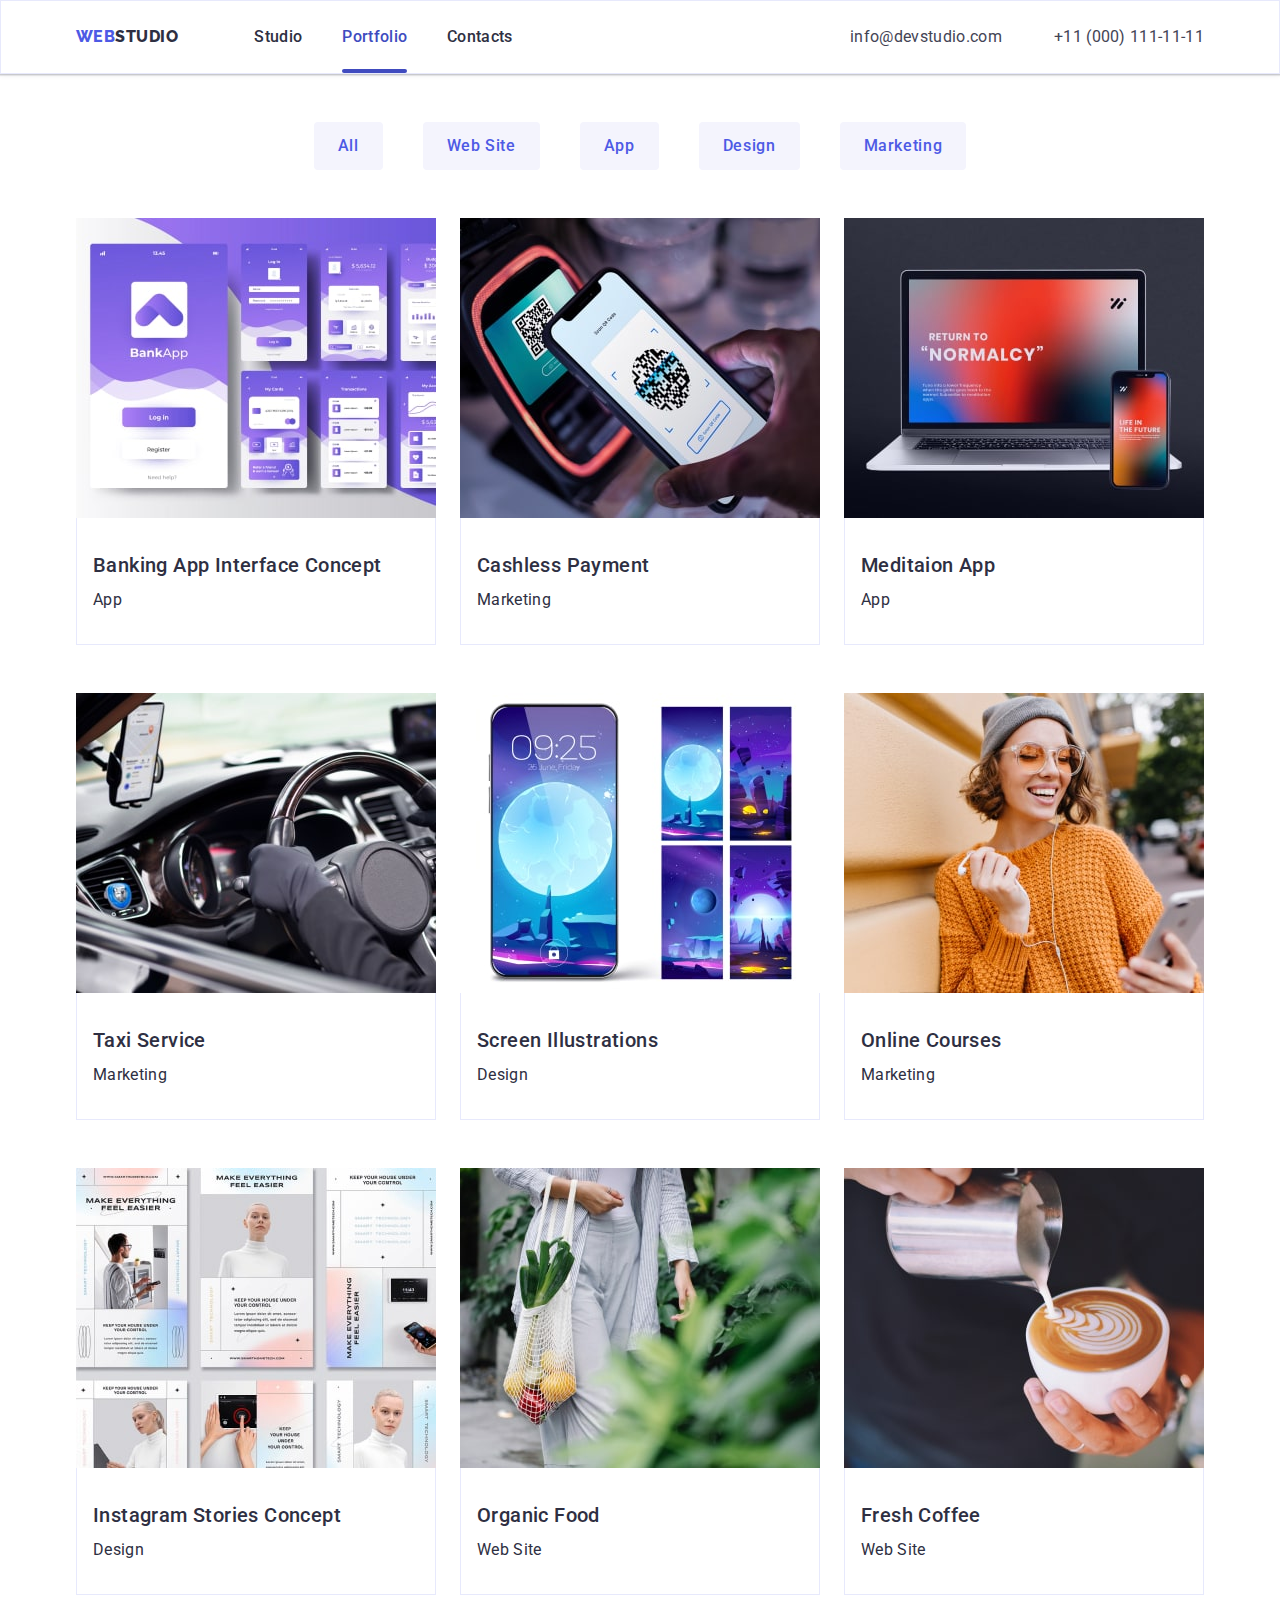
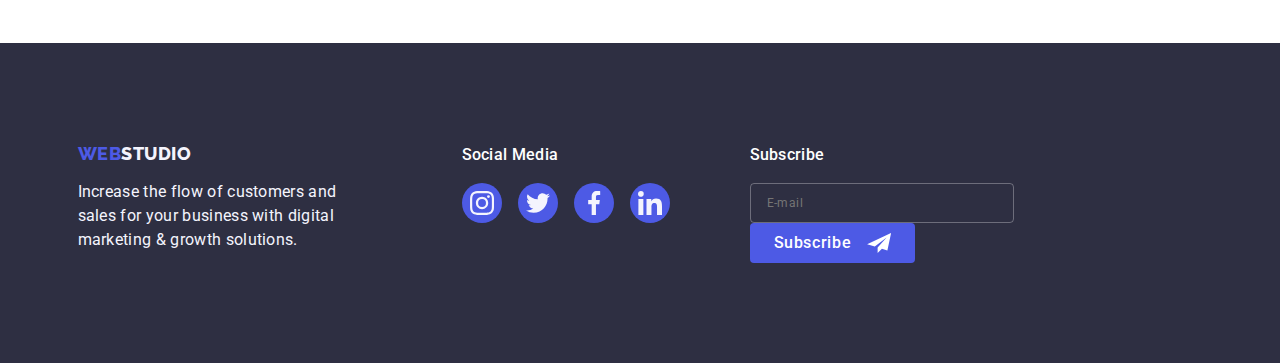
==== commit e2271fae: "cuurrent page fixed" ====
--- a/portfolio.html
+++ b/portfolio.html
@@ -28,12 +28,13 @@
           </a>
           <ul class="navigation-list">
             <li class="navigation-list-item">
-              <a class="navigation-list-link current-page" href="./index.html">
-                Studio</a
+              <a class="navigation-list-link" href="./index.html"> Studio</a>
+            </li>
+            <li class="navigation-list-item">
+              <a
+                class="navigation-list-link current-page"
+                href="./portfolio.html"
               >
-            </li>
-            <li class="navigation-list-item">
-              <a class="navigation-list-link" href="./portfolio.html">
                 Portfolio</a
               >
             </li>
@@ -66,12 +67,12 @@
                 <li class="menu-nav-list-item">
                   <a href="./index.html" class="menu-list-link">Studio</a>
                 </li>
-                <li class="menu-nav list-item">
-                  <a href="./portfolio.html" class="menu-list-link"
-                    >Portfolio
+                <li class="menu-nav-list-item">
+                  <a href="./portfolio.html" class="menu-list-link">
+                    Portfolio
                   </a>
                 </li>
-                <li class="menu-nav list-item">
+                <li class="menu-nav-list-item">
                   <a href="#" class="menu-list-link">Contacts</a>
                 </li>
               </ul>
--- a/css/styles.css
+++ b/css/styles.css
@@ -30,13 +30,13 @@
 }
 
 @media screen and (max-width: 767px) {
+  .mobile-menu.is-open {
+    transform: translateX(0);
+  }
+
   .mobile-menu {
     transform: translateX(100%);
     transition: transform 250ms ease-in-out;
-  }
-
-  .mobile-menu.is-open {
-    transform: translateX(0);
   }
 
   .address {
